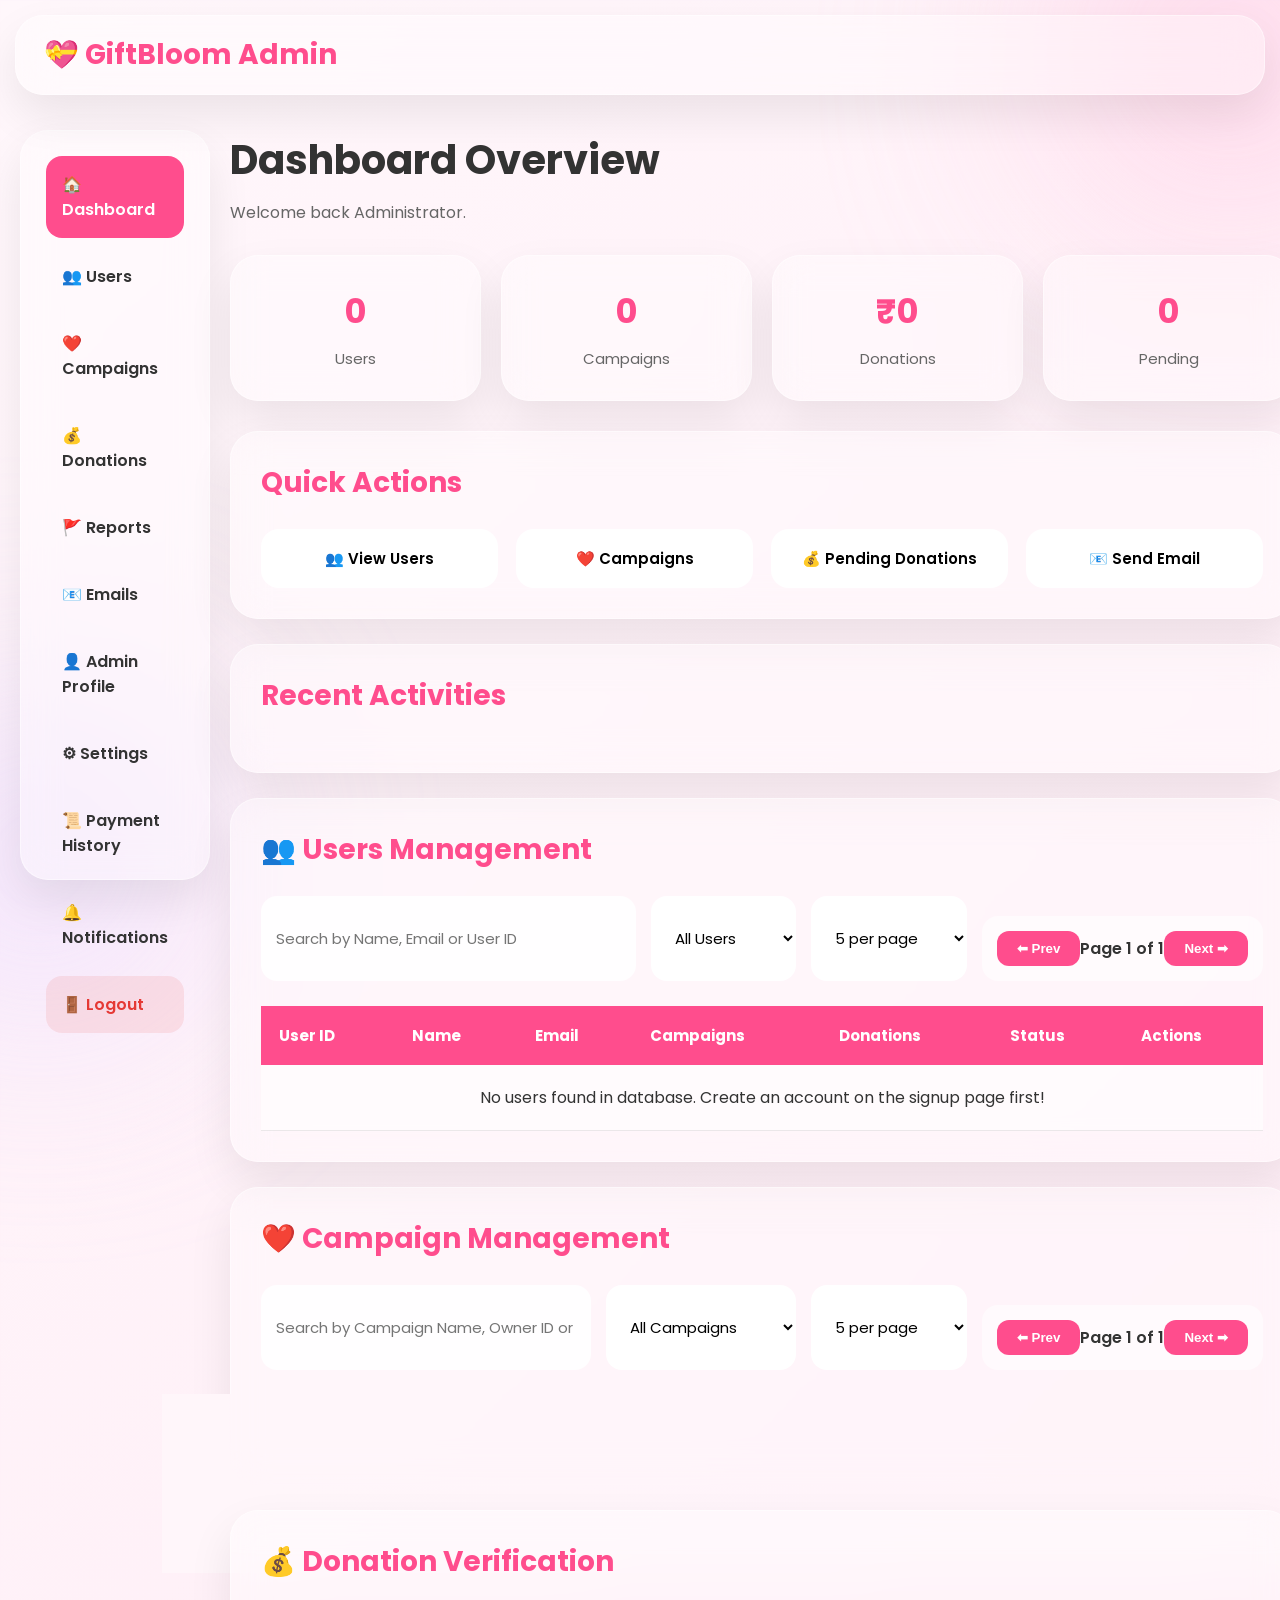
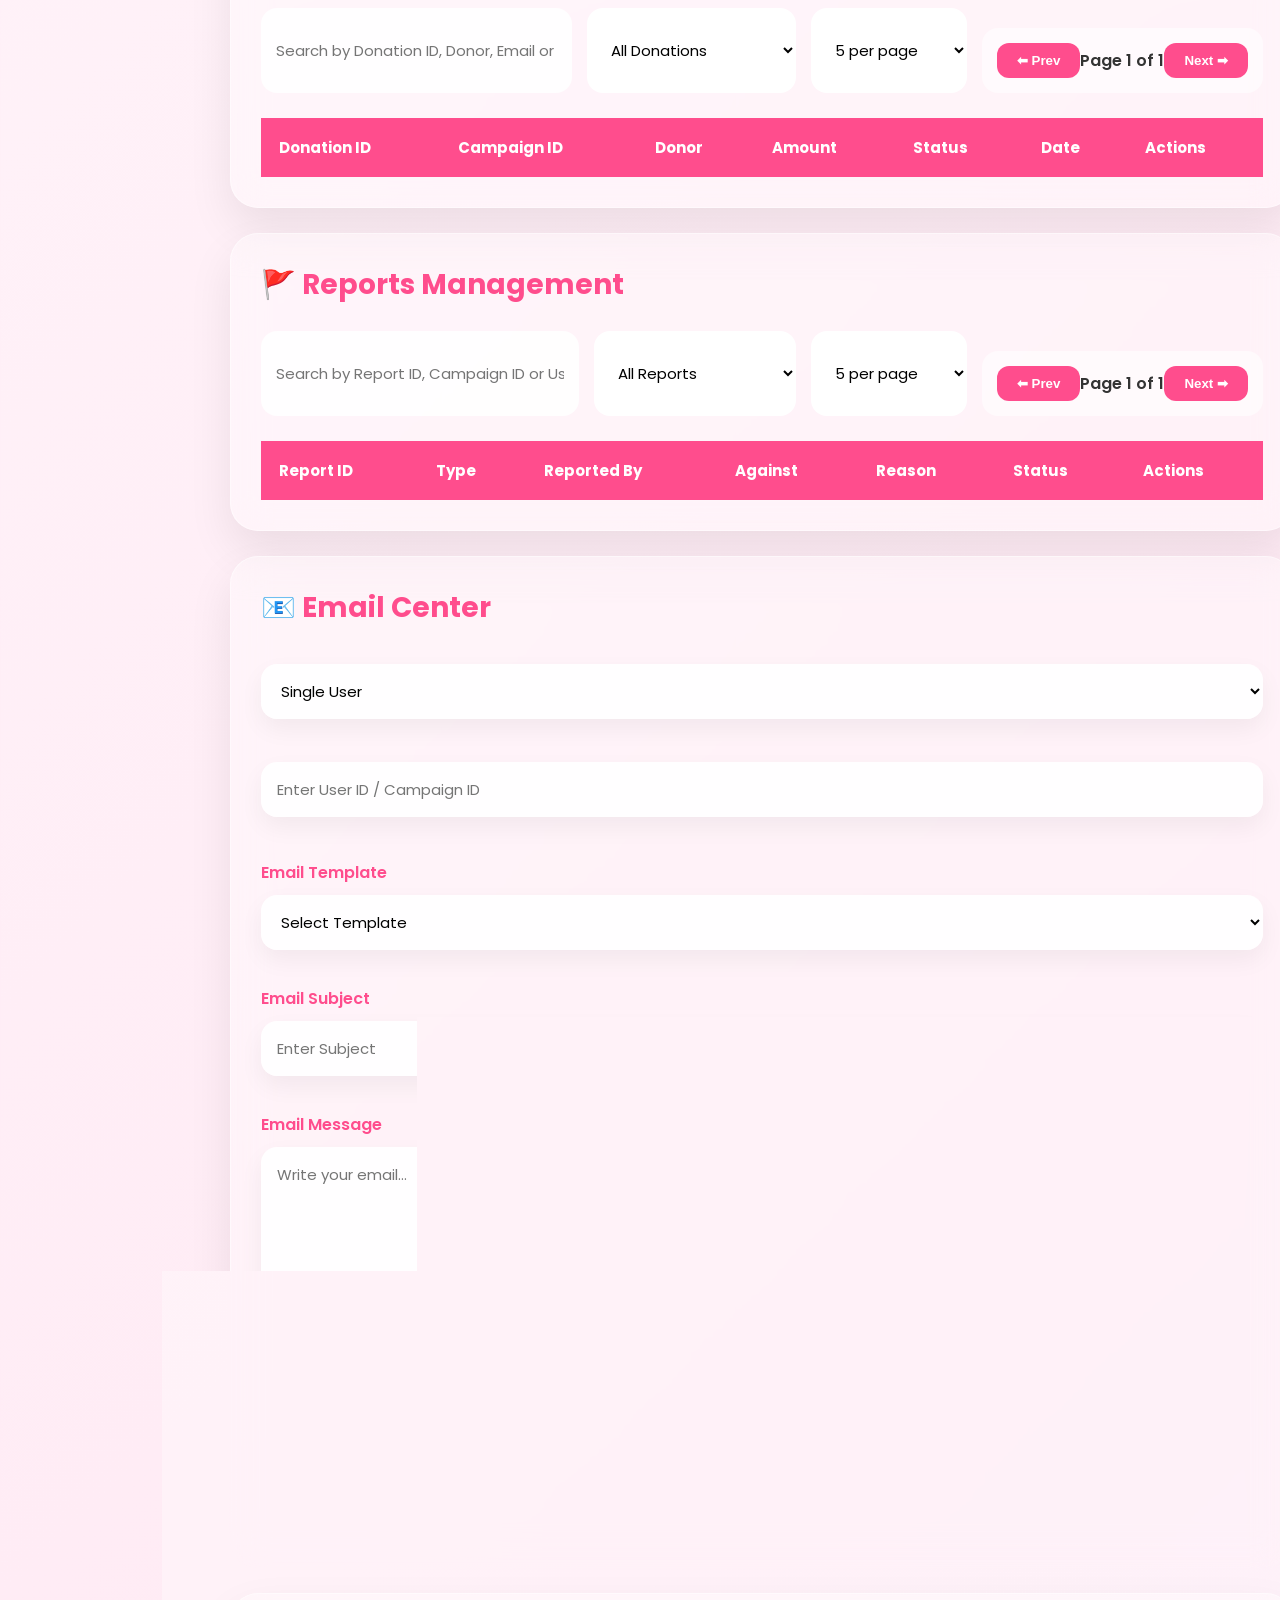
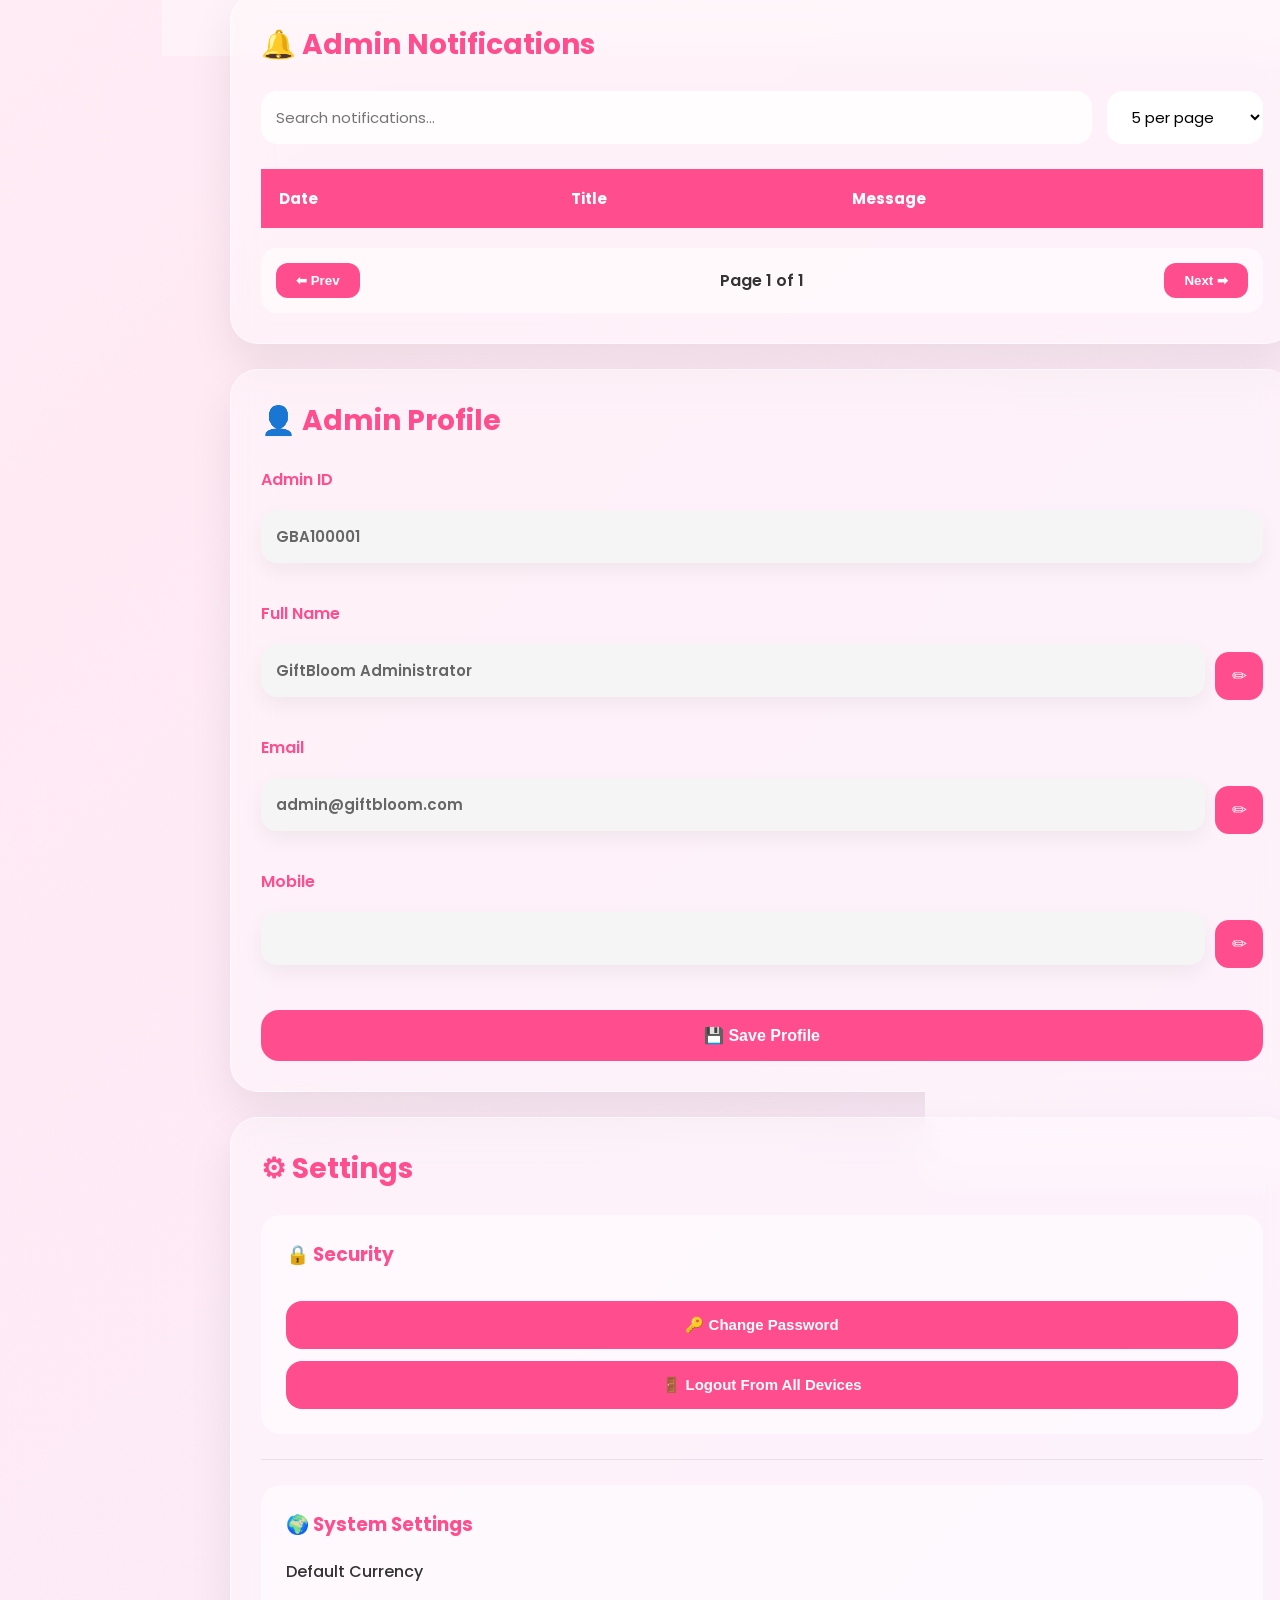
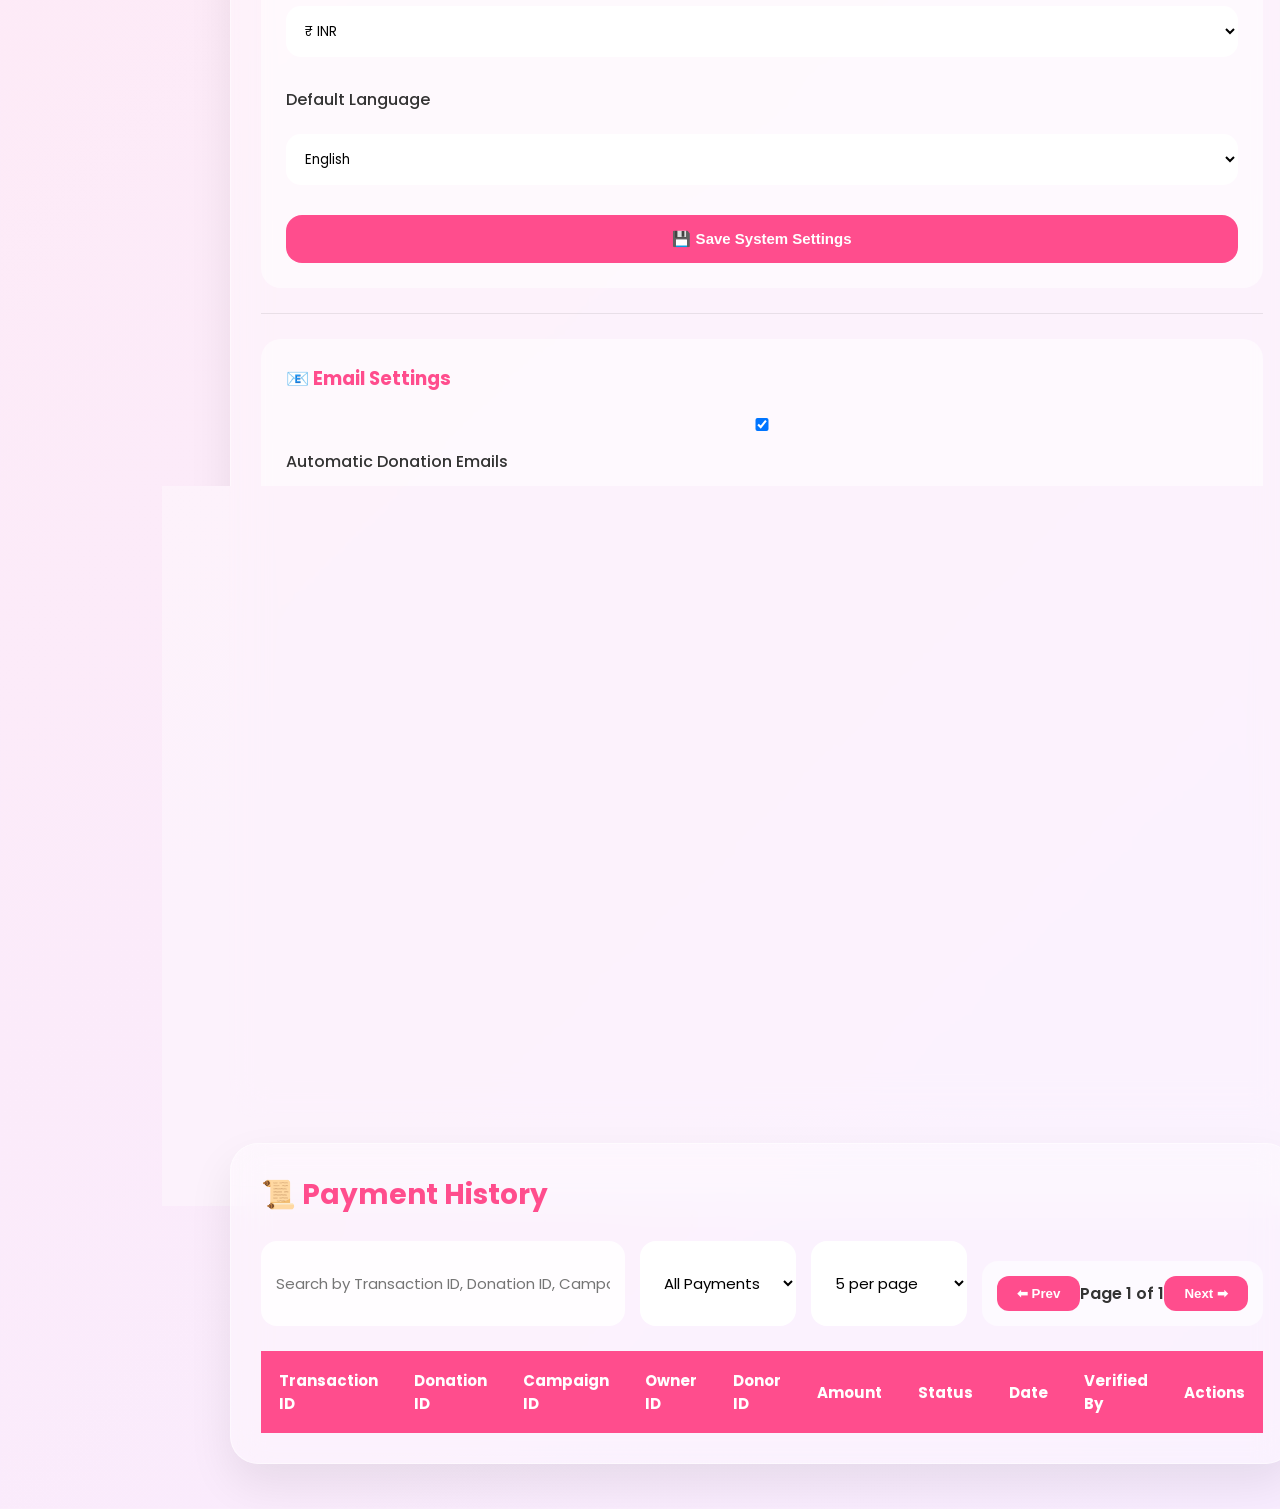
==== admin.html @ 9d9a4996 "Add files via upload" ====
<!DOCTYPE html>
<html lang="en">

<head>

<meta charset="UTF-8">
<meta name="viewport" content="width=device-width,initial-scale=1.0">

<title>GiftBloom Admin</title>

<link rel="stylesheet" href="admin.css">

<link href="https://fonts.googleapis.com/css2?family=Poppins:wght@300;400;500;600;700&display=swap" rel="stylesheet">

</head>

<body>

<div class="hearts"></div>

<header>
    <nav class="navbar glass">
        <div class="logo">💝 GiftBloom Admin</div>
        
        <!-- NEW: Hamburger Menu Button -->
        <div class="menu-btn" id="menuBtn">☰</div>
            
 </nav>
</header>


<div class="admin-layout">

<!-- Sidebar -->

<aside class="sidebar glass">
    <ul class="sidebar-menu">
        <li class="active" data-target="dashboardSection">🏠 Dashboard</li>
        <li data-target="usersSection">👥 Users</li>
        <li data-target="campaignSection">❤️ Campaigns</li>
        <li data-target="donationSection">💰 Donations</li>
        <li data-target="reportSection">🚩 Reports</li>
        <li data-target="emailSection">📧 Emails</li>
        <li data-target="adminProfileSection">👤 Admin Profile</li>
        <li data-target="settingsSection">⚙ Settings</li>
        <li data-target="paymentHistorySection">📜 Payment History</li>
        <li data-target="notificationSection">🔔 Notifications</li>
        
        <li class="logout-item" id="sidebarLogoutBtn">🚪 Logout</li>
    </ul>
</aside>

<!-- Main -->

<main class="content">
<div id="top"></div>
<h1>

Dashboard Overview

</h1>

<p>

Welcome back Administrator.

</p>

<!-- Statistics -->

<div class="stats-grid">

<div class="glass stat-card">

<h2 id="totalUsers">

0

</h2>

<p>

Users

</p>

</div>

<div class="glass stat-card">

<h2 id="totalCampaigns">

0

</h2>

<p>

Campaigns

</p>

</div>

<div class="glass stat-card">

<h2 id="totalDonations">

₹0

</h2>

<p>

Donations

</p>

</div>

<div class="glass stat-card">

<h2 id="pendingVerification">

0

</h2>

<p>

Pending

</p>

</div>

</div>

<!-- Quick Actions -->

<div class="glass section">

<h2>

Quick Actions

</h2>

<div class="action-grid">

<button id="viewUsers">

👥 View Users

</button>

<button id="viewCampaigns">

❤️ Campaigns

</button>

<button id="viewPending">

💰 Pending Donations

</button>

<button id="sendEmail">

📧 Send Email

</button>

</div>

</div>

<!-- Recent Activity -->

<div class="glass section">

<h2>

Recent Activities

</h2>

<div id="activityList">

<div class="activity">

New campaign created

</div>

<div class="activity">

Donation received

</div>

<div class="activity">

New user registered

</div>

<div class="activity">

Campaign reported

</div>

</div>

</div>

<!-- NEXT PARTS WILL COME HERE -->

<section id="usersSection" class="glass section">

<h2>👥 Users Management</h2>

<div class="toolbar">

<input
type="text"
id="userSearch"
placeholder="Search by Name, Email or User ID">

<select id="userFilter">

<option value="all">All Users</option>

<option value="active">Active</option>

<option value="suspended">Suspended</option>

<option value="verified">Verified</option>

<option value="unverified">Unverified</option>

</select>
<!-- 1. Add this select dropdown INSIDE your existing <div class="toolbar"> -->
<select id="userLimit">
    <option value="5">5 per page</option>
    <option value="10">10 per page</option>
    <option value="20">20 per page</option>
    <option value="50">50 per page</option>
    <option value="100">100 per page</option>
</select>

<!-- 2. Add this pagination block right AFTER your <div class="table-wrapper"> closes -->
<div class="pagination">
    <button onclick="changePage('users', -1)">⬅ Prev</button>
    <span id="userPageInfo">Page 1 of 1</span>
    <button onclick="changePage('users', 1)">Next ➡</button>
</div>

</div>

<div class="table-wrapper">

<table class="admin-table">

<thead>

<tr>

<th>User ID</th>

<th>Name</th>

<th>Email</th>

<th>Campaigns</th>

<th>Donations</th>

<th>Status</th>

<th>Actions</th>

</tr>

</thead>

<tbody id="userTable">

<tr>

<td>GBU100001</td>

<td>Rahul Sharma</td>

<td>rahul@gmail.com</td>

<td>3</td>

<td>12</td>

<td>

<span class="status active">

Active

</span>

</td>

<td>

<div class="table-actions">

<button class="viewUser">

👁 View

</button>

<button class="emailUser">

📧 Email

</button>

<button class="suspendUser">

🚫 Suspend

</button>

<button class="deleteUser">

🗑 Delete

</button>

</div>

</td>

</tr>

</tbody>

</table>

</div>

</section>

<section id="campaignSection" class="glass section">

<h2>❤️ Campaign Management</h2>

<div class="toolbar">

<input
type="text"
id="campaignSearch"
placeholder="Search by Campaign Name, Owner ID or Campaign ID">

<select id="campaignFilter">

<option value="all">All Campaigns</option>

<option value="active">Active</option>

<option value="completed">Completed</option>

<option value="pending">Pending Approval</option>

<option value="reported">Reported</option>

<option value="hidden">Hidden</option>

</select>
<!-- 1. Add this select dropdown INSIDE your existing <div class="toolbar"> -->
<select id="userLimit">
    <option value="5">5 per page</option>
    <option value="10">10 per page</option>
    <option value="20">20 per page</option>
    <option value="50">50 per page</option>
    <option value="100">100 per page</option>
</select>

<!-- 2. Add this pagination block right AFTER your <div class="table-wrapper"> closes -->
<div class="pagination">
    <button onclick="changePage('users', -1)">⬅ Prev</button>
    <span id="userPageInfo">Page 1 of 1</span>
    <button onclick="changePage('users', 1)">Next ➡</button>
</div>

</div>

<div class="table-wrapper">

<table class="admin-table">

<thead>

<tr>

<th>Campaign ID</th>

<th>Gift</th>

<th>Owner ID</th>

<th>Raised</th>

<th>Goal</th>

<th>Status</th>

<th>Actions</th>

</tr>

</thead>

<tbody id="campaignTable">

<tr>

<td>GBC100001</td>

<td>Teddy Bear</td>

<td>GBU100001</td>

<td>₹1400</td>

<td>₹2000</td>

<td>

<span class="status active">

Active

</span>

</td>

<td>

<div class="table-actions">

<button class="viewCampaign">

👁 View

</button>

<button class="editCampaign">

✏ Edit

</button>

<button class="hideCampaign">

🙈 Hide

</button>

<button class="deleteCampaign">

🗑 Delete

</button>

</div>

</td>

</tr>

</tbody>

</table>

</div>

</section>

<section id="donationSection" class="glass section">

<h2>💰 Donation Verification</h2>

<div class="toolbar">

<input
type="text"
id="donationSearch"
placeholder="Search by Donation ID, Donor, Email or Campaign">

<select id="donationFilter">

<option value="all">All Donations</option>

<option value="pending">Pending Verification</option>

<option value="verified">Verified</option>

<option value="rejected">Rejected</option>

</select>
<!-- 1. Add this select dropdown INSIDE your existing <div class="toolbar"> -->
<select id="userLimit">
    <option value="5">5 per page</option>
    <option value="10">10 per page</option>
    <option value="20">20 per page</option>
    <option value="50">50 per page</option>
    <option value="100">100 per page</option>
</select>

<!-- 2. Add this pagination block right AFTER your <div class="table-wrapper"> closes -->
<div class="pagination">
    <button onclick="changePage('users', -1)">⬅ Prev</button>
    <span id="userPageInfo">Page 1 of 1</span>
    <button onclick="changePage('users', 1)">Next ➡</button>
</div>

</div>

<div class="table-wrapper">

<table class="admin-table">

<thead>

<tr>

<th>Donation ID</th>

<th>Campaign ID</th>

<th>Donor</th>

<th>Amount</th>

<th>Status</th>

<th>Date</th>

<th>Actions</th>

</tr>

</thead>

<tbody id="donationTable">

<tr>

<td>GBD100001</td>

<td>GBC100001</td>

<td>Rahul Sharma</td>

<td>₹500</td>

<td>

<span class="status pending">

Pending

</span>

</td>

<td>21 Jun 2026</td>

<td>

<div class="table-actions">

<button class="viewDonation">

👁 View

</button>

<button class="verifyDonation">

✅ Verify

</button>

<button class="rejectDonation">

❌ Reject

</button>

</div>

</td>

</tr>

</tbody>

</table>

</div>

</section>

<section id="reportSection" class="glass section">

<h2>🚩 Reports Management</h2>

<div class="toolbar">

<input
type="text"
id="reportSearch"
placeholder="Search by Report ID, Campaign ID or User ID">

<select id="reportFilter">

<option value="all">All Reports</option>

<option value="pending">Pending</option>

<option value="resolved">Resolved</option>

<option value="campaign">Campaign Reports</option>

<option value="user">User Reports</option>

</select>
<!-- 1. Add this select dropdown INSIDE your existing <div class="toolbar"> -->
<select id="userLimit">
    <option value="5">5 per page</option>
    <option value="10">10 per page</option>
    <option value="20">20 per page</option>
    <option value="50">50 per page</option>
    <option value="100">100 per page</option>
</select>

<!-- 2. Add this pagination block right AFTER your <div class="table-wrapper"> closes -->
<div class="pagination">
    <button onclick="changePage('users', -1)">⬅ Prev</button>
    <span id="userPageInfo">Page 1 of 1</span>
    <button onclick="changePage('users', 1)">Next ➡</button>
</div>

</div>

<div class="table-wrapper">

<table class="admin-table">

<thead>

<tr>

<th>Report ID</th>

<th>Type</th>

<th>Reported By</th>

<th>Against</th>

<th>Reason</th>

<th>Status</th>

<th>Actions</th>

</tr>

</thead>

<tbody id="reportTable">

<tr>

<td>GBR100001</td>

<td>Campaign</td>

<td>GBU100025</td>

<td>GBC100008</td>

<td>Fake Campaign</td>

<td>

<span class="status pending">

Pending

</span>

</td>

<td>

<div class="table-actions">

<button class="viewReport">

👁 View

</button>

<button class="resolveReport">

✅ Resolve

</button>

<button class="deleteReport">

🗑 Delete

</button>

</div>

</td>

</tr>

</tbody>

</table>

</div>

</section>

<section id="emailSection" class="glass section">

<h2>📧 Email Center</h2>

<div class="toolbar">

<select id="emailReceiver">

<option value="single">Single User</option>

<option value="campaign">Campaign Owner</option>

<option value="donor">Donor</option>

<option value="all">All Users</option>

</select>

<input
type="text"
id="receiverId"
placeholder="Enter User ID / Campaign ID">

</div>
<label>Email Template</label>

<select id="emailTemplate">

<option value="">Select Template</option>

<option value="welcome">Welcome</option>

<option value="verification">Donation Verified</option>

<option value="rejected">Donation Rejected</option>

<option value="campaign">Campaign Update</option>

</select>
<label>Email Subject</label>

<input
type="text"
id="emailSubject"
placeholder="Enter Subject">

<label>Email Message</label>

<textarea
id="emailBody"
rows="8"
placeholder="Write your email..."></textarea>

<div class="action-grid">

<button id="previewEmail">
👁 Preview
</button>

<button id="sendEmailBtn">
📧 Send Email
</button>

<button id="sendAllUsers">
📢 Send To All Users
</button>

<button id="clearEmail">
🗑 Clear
</button>

</div>

<hr>

<h3>

📨 Email History

</h3>

<div class="table-wrapper">

<table class="admin-table">

<thead>

<tr>

<th>Date</th>

<th>Recipient</th>

<th>Subject</th>

<th>Status</th>

</tr>

</thead>

<tbody id="emailHistoryTable">

<tr>

<td>21 Jun 2026</td>

<td>GBU100001</td>

<td>Donation Verified</td>

<td>

<span class="status active">

Sent

</span>

</td>

</tr>

</tbody>

</table>

</div>

</section>

<!-- notification -->

<section id="notificationSection" class="glass section">
    <h2>🔔 Admin Notifications</h2>
    
    <div class="toolbar">
        <input type="text" id="notifSearch" placeholder="Search notifications...">
        <select id="notifLimit">
            <option value="5">5 per page</option>
            <option value="10">10 per page</option>
            <option value="20">20 per page</option>
            <option value="50">50 per page</option>
            <option value="100">100 per page</option>
        </select>
        
    </div>
    
    <div class="table-wrapper">
        <table class="admin-table">
            <thead>
                <tr>
                    <th>Date</th>
                    <th>Title</th>
                    <th>Message</th>
                </tr>
            </thead>
            <tbody id="notificationTable">
                <!-- Data injected here -->
            </tbody>
        </table>
    </div>

    <!-- Pagination Controls -->
    <div class="pagination">
        <button onclick="changePage('notifications', -1)">⬅ Prev</button>
        <span id="notifPageInfo">Page 1 of 1</span>
        <button onclick="changePage('notifications', 1)">Next ➡</button>
    </div>
</section>

<!-- ===========================
        ADMIN PROFILE
=========================== -->

<section id="adminProfileSection" class="glass section">

<h2>👤 Admin Profile</h2>

<label>Admin ID</label>
<input
type="text"
id="adminId"
value="GBA100001"
readonly>

<label>Full Name</label>

<div class="edit-field">

<input
type="text"
id="adminFullName"
value="GiftBloom Administrator"
readonly>

<button
type="button"
class="editBtn"
data-target="adminFullName">

✏

</button>

</div>

<label>Email</label>

<div class="edit-field">

<input
type="email"
id="adminEmail"
value="admin@giftbloom.com"
readonly>

<button
type="button"
class="editBtn"
data-target="adminEmail">

✏

</button>

</div>

<label>Mobile</label>

<div class="edit-field">

<input
type="tel"
id="adminPhone"
maxlength="10"
inputmode="numeric"
pattern="[0-9]{10}"
readonly>

<button
type="button"
class="editBtn"
data-target="adminPhone">

✏

</button>

</div>

<button id="saveAdminProfile">
💾 Save Profile
</button>

</section>


<!-- ===========================
        SETTINGS
=========================== -->

<section id="settingsSection" class="glass section">
    <h2>⚙ Settings</h2>

    <div class="setting-card">
        <h3>🔒 Security</h3>
        <button id="changeAdminPassword">🔑 Change Password</button>
        <button id="logoutAll">🚪 Logout From All Devices</button>
    </div>
    <hr>

    <div class="setting-card">
        <h3>🌍 System Settings</h3>
        <label>Default Currency</label>
        <select id="defaultCurrency">
            <option>₹ INR</option>
            <option>$ USD</option>
            <option>€ EUR</option>
        </select>
        <label>Default Language</label>
        <select id="defaultLanguage">
            <option>English</option>
            <option>Hindi</option>
        </select>
        <button id="saveSystemSettings">💾 Save System Settings</button>
    </div>
    <hr>

    <div class="setting-card">
        <h3>📧 Email Settings</h3>
        <label><input type="checkbox" checked> Automatic Donation Emails</label>
        <label><input type="checkbox" checked> Campaign Emails</label>
        <label><input type="checkbox" checked> Report Emails</label>
        <label><input type="checkbox" checked> Verification Emails</label>
        <button id="saveEmailSettings">💾 Save Email Settings</button>
    </div>
    <hr>

    <div class="setting-card danger">
        <h3>⚠ Danger Zone</h3>
        <button id="maintenanceModeBtn">🛠 Enable Maintenance Mode</button>
        <button id="deleteAllNotifications">🗑 Clear Notifications</button>
    </div>
</section>


<section id="paymentHistorySection" class="glass section">

<h2>📜 Payment History</h2>

<div class="toolbar">

<input
type="text"
id="paymentHistorySearch"
placeholder="Search by Transaction ID, Donation ID, Campaign ID, User ID">

<select id="paymentHistoryFilter">

<option value="all">All Payments</option>
<option value="verified">Verified</option>
<option value="pending">Pending</option>
<option value="rejected">Rejected</option>

</select>
<!-- 1. Add this select dropdown INSIDE your existing <div class="toolbar"> -->
<select id="userLimit">
    <option value="5">5 per page</option>
    <option value="10">10 per page</option>
    <option value="20">20 per page</option>
    <option value="50">50 per page</option>
    <option value="100">100 per page</option>
</select>

<!-- 2. Add this pagination block right AFTER your <div class="table-wrapper"> closes -->
<div class="pagination">
    <button onclick="changePage('users', -1)">⬅ Prev</button>
    <span id="userPageInfo">Page 1 of 1</span>
    <button onclick="changePage('users', 1)">Next ➡</button>
</div>

</div>

<div class="table-wrapper">

<table class="admin-table">

<thead>

<tr>

<th>Transaction ID</th>
<th>Donation ID</th>
<th>Campaign ID</th>
<th>Owner ID</th>
<th>Donor ID</th>
<th>Amount</th>
<th>Status</th>
<th>Date</th>
<th>Verified By</th>
<th>Actions</th>

</tr>

</thead>

<tbody id="paymentHistoryTable">

</tbody>

</table>

</div>

</section>

</main>

</div>
<div id="userPopup" class="popup hidden">

<div class="popup-card glass">

<button class="closePopup">

✖

</button>

<h2>User Details</h2>

<p><b>User ID:</b> <span id="popupUserId"></span></p>

<p><b>Name:</b> <span id="popupName"></span></p>

<p><b>Email:</b> <span id="popupEmail"></span></p>

<p><b>Phone:</b> <span id="popupPhone"></span></p>

<p><b>DOB:</b> <span id="popupDob"></span></p>

<p><b>Joined:</b> <span id="popupJoin"></span></p>

<p><b>Campaigns:</b> <span id="popupCampaigns"></span></p>

<p><b>Total Donations:</b> <span id="popupDonations"></span></p>

<p><b>Status:</b> <span id="popupStatus"></span></p>

<div class="popup-buttons">

<button id="popupEmailBtn">

📧 Email

</button>

<button id="popupSuspendBtn">

🚫 Suspend

</button>

<button id="popupDeleteBtn">

🗑 Delete

</button>

</div>

</div>

</div>
<div id="campaignPopup" class="popup hidden">

<div class="popup-card glass">

<button class="closeCampaignPopup">

✖

</button>

<h2>Campaign Details</h2>

<p><b>Campaign ID:</b> <span id="campaignPopupId"></span></p>

<p><b>Owner ID:</b> <span id="campaignPopupOwner"></span></p>

<p><b>Gift:</b> <span id="campaignPopupGift"></span></p>

<p><b>Receiver:</b> <span id="campaignPopupReceiver"></span></p>

<p><b>Raised:</b> <span id="campaignPopupRaised"></span></p>

<p><b>Goal:</b> <span id="campaignPopupGoal"></span></p>

<p><b>Created:</b> <span id="campaignPopupDate"></span></p>

<p><b>Status:</b> <span id="campaignPopupStatus"></span></p>

<div class="popup-buttons">

<button id="approveCampaign">

✅ Approve

</button>

<button id="hideCampaignBtn">

🙈 Hide

</button>

<button id="deleteCampaignBtn">

🗑 Delete

</button>

</div>

</div>

</div>

<div id="donationPopup" class="popup hidden">

<div class="popup-card glass">

<button class="closeDonationPopup">

✖

</button>

<h2>

Donation Details

</h2>

<p><b>Donation ID:</b> <span id="popupDonationId"></span></p>

<p><b>Transaction ID:</b> <span id="popupTransactionId">Pending</span></p>

<p><b>Campaign ID:</b> <span id="popupCampaignId"></span></p>

<p><b>Campaign Owner ID:</b> <span id="popupOwnerId"></span></p>

<p><b>Donor User ID:</b> <span id="popupDonorId"></span></p>

<p><b>Donor Name:</b> <span id="popupDonorName"></span></p>

<p><b>Email:</b> <span id="popupDonorEmail"></span></p>

<p><b>Amount:</b> ₹<span id="popupAmount"></span></p>

<p><b>Message:</b></p>

<textarea
id="popupMessage"
readonly></textarea>

<p><b>Status:</b> <span id="popupStatusDonation"></span></p>

<div class="popup-buttons">

<button id="approveDonation">

✅ Verify Payment

</button>

<button id="rejectDonationBtn">

❌ Reject

</button>

<button id="mailDonor">

📧 Email Donor

</button>

</div>

</div>

</div>

<div id="reportPopup" class="popup hidden">

<div class="popup-card glass">

<button class="closeReportPopup">

✖

</button>

<h2>

Report Details

</h2>

<p><b>Report ID :</b> <span id="popupReportId"></span></p>

<p><b>Report Type :</b> <span id="popupReportType"></span></p>

<p><b>Reported By :</b> <span id="popupReporterId"></span></p>

<p><b>Against :</b> <span id="popupAgainst"></span></p>

<p><b>Date :</b> <span id="popupReportDate"></span></p>

<p><b>Status :</b> <span id="popupReportStatus"></span></p>

<label>Reason</label>

<textarea
id="popupReason"
readonly></textarea>

<label>Admin Notes</label>

<textarea
id="adminNotes"
placeholder="Write your decision..."></textarea>

<div class="popup-buttons">

<button id="warnUser">

⚠ Warn User

</button>

<button id="removeCampaign">

🗑 Remove Campaign

</button>

<button id="resolveBtn">

✅ Resolve

</button>

</div>

</div>

</div>
<div id="emailPopup" class="popup hidden">

<div class="popup-card glass">

<button class="closeEmailPopup">

✖

</button>

<h2>

📧 Email Preview

</h2>

<h3 id="previewSubject">

Subject

</h3>

<hr>

<textarea id="previewBody" readonly></textarea>

<div class="popup-buttons">

<button id="confirmSend">

📤 Send

</button>

<button class="closeEmailPopup">

Cancel

</button>

</div>

</div>

</div>
</body>
<script src="admin.js"></script>
</html>
---- admin.css ----
/*=====================================
        RESET
=====================================*/

*{
margin:0;
padding:0;
box-sizing:border-box;
}

html{
scroll-behavior:smooth;
}

body{

font-family:'Poppins',sans-serif;
background:linear-gradient(135deg,#FFF7FB,#FFEAF4,#F8ECFF);
color:#333;
overflow-x:hidden;

}

/*=====================================
      BACKGROUND
=====================================*/

.hearts{

position:fixed;
top:0;
left:0;
width:100%;
height:100%;
overflow:hidden;
pointer-events:none;
z-index:-2;

}

body::before{

content:"";
position:fixed;
top:-120px;
right:-120px;
width:340px;
height:340px;
background:#ffc9e2;
border-radius:50%;
filter:blur(120px);
opacity:.7;
z-index:-3;

}

body::after{

content:"";
position:fixed;
bottom:-120px;
left:-120px;
width:320px;
height:320px;
background:#e8d8ff;
border-radius:50%;
filter:blur(120px);
opacity:.7;
z-index:-3;

}

.heart{

position:absolute;
bottom:-50px;
color:#ff4d8d;
opacity:.25;
animation:floatHeart linear infinite;

}

@keyframes floatHeart{

0%{

transform:translateY(0) rotate(0deg);
opacity:0;

}

20%{

opacity:.25;

}

100%{

transform:translateY(-120vh) rotate(360deg);
opacity:0;

}

}

/*=====================================
      GLASS
=====================================*/

.glass{

background:rgba(255,255,255,.35);
backdrop-filter:blur(18px);
border:1px solid rgba(255,255,255,.45);
border-radius:28px;
box-shadow:0 20px 45px rgba(0,0,0,.08);

}

/*=====================================
      NAVBAR
=====================================*/

header{

position:fixed;
top:0;
left:0;
width:100%;
padding:15px;
z-index:1000;

}

.navbar{

max-width:1450px;
margin:auto;
display:flex;
justify-content:space-between;
align-items:center;
padding:18px 28px;

}

.logo{

font-size:28px;
font-weight:700;
color:#ff4d8d;

}

.admin-info{

display:flex;
align-items:center;
gap:15px;

}

.admin-info span{

font-weight:600;

}

.admin-info button{

padding:12px 22px;
border:none;
border-radius:16px;
background:#ff4d8d;
color:white;
cursor:pointer;

}

/*=====================================
      LAYOUT
=====================================*/

.admin-layout{

display:flex;
margin-top:110px;
padding:20px;
gap:20px;

}

.sidebar{

width:260px;
padding:25px;
height:calc(100vh - 150px);
position:sticky;
top:120px;

}

.sidebar ul{

list-style:none;

}

.sidebar li{

padding:16px;
margin-bottom:10px;
border-radius:16px;
cursor:pointer;
font-weight:600;
transition:.3s;

}

.sidebar li:hover,
.sidebar li.active{

background:#ff4d8d;
color:white;

}

.content{

flex:1;

}

.content h1{

font-size:40px;
margin-bottom:10px;

}

.content p{

color:#666;

}
/*=====================================
        STATS GRID
=====================================*/

.stats-grid{

display:grid;
grid-template-columns:repeat(4,1fr);
gap:20px;
margin:30px 0;

}

.stat-card{

padding:30px;
text-align:center;
transition:.35s;

}

.stat-card:hover{

transform:translateY(-6px);

}

.stat-card h2{

font-size:34px;
color:#ff4d8d;
margin-bottom:10px;

}

.stat-card p{

color:#666;
font-size:15px;

}

/*=====================================
        COMMON SECTION
=====================================*/

.section{

padding:30px;
margin-bottom:25px;

}

.section h2{

font-size:28px;
margin-bottom:25px;
color:#ff4d8d;

}

/*=====================================
        TOOLBAR
=====================================*/

.toolbar{

display:flex;
gap:15px;
margin-bottom:25px;
flex-wrap:wrap;

}

.toolbar input{

flex:1;
min-width:260px;
padding:15px;
border:none;
outline:none;
border-radius:16px;
background:rgba(255,255,255,.85);
font-size:15px;
font-family:Poppins,sans-serif;

}

.toolbar select{

padding:15px 20px;
border:none;
outline:none;
border-radius:16px;
background:white;
font-size:15px;
font-family:Poppins,sans-serif;

}

.toolbar input:focus,
.toolbar select:focus{

box-shadow:0 0 0 3px rgba(255,77,141,.18);

}

/*=====================================
        ACTION GRID
=====================================*/

.action-grid{

display:grid;
grid-template-columns:repeat(4,1fr);
gap:18px;

}

.action-grid button{

padding:18px;
border:none;
border-radius:18px;
background:white;
font-family:Poppins,sans-serif;
font-size:15px;
font-weight:600;
cursor:pointer;
transition:.3s;

}

.action-grid button:hover{

background:#ff4d8d;
color:white;
transform:translateY(-4px);

}

/*=====================================
        TABLE
=====================================*/

.table-wrapper{

width:100%;
overflow-x:auto;

}

.admin-table{

width:100%;
border-collapse:collapse;
min-width:1000px;

}

.admin-table th{

padding:18px;
background:#ff4d8d;
color:white;
text-align:left;
font-size:15px;

}

.admin-table td{

padding:16px;
border-bottom:1px solid rgba(0,0,0,.08);
background:rgba(255,255,255,.55);

}

.admin-table tr:hover td{

background:rgba(255,255,255,.85);

}

/*=====================================
        STATUS
=====================================*/

.status{

display:inline-block;
padding:8px 16px;
border-radius:30px;
font-size:13px;
font-weight:600;

}

.status.active{

background:#d8ffe3;
color:#0b8a38;

}

.status.pending{

background:#fff4d8;
color:#c78600;

}

.status.rejected{

background:#ffe3e3;
color:#d60000;

}

.status.hidden{

background:#ececec;
color:#666;

}

/*=====================================
        TABLE BUTTONS
=====================================*/

.table-actions{

display:flex;
gap:8px;
flex-wrap:wrap;

}

.table-actions button{

padding:10px 14px;
border:none;
border-radius:12px;
background:white;
cursor:pointer;
font-size:13px;
font-weight:600;
transition:.3s;

}

.table-actions button:hover{

background:#ff4d8d;
color:white;

}

/*=====================================
        ACTIVITY
=====================================*/

.activity{

padding:16px;
margin-bottom:12px;
border-radius:14px;
background:rgba(255,255,255,.55);
transition:.3s;

}

.activity:hover{

transform:translateX(6px);

}
/*=====================================
        POPUPS
=====================================*/

.popup{

position:fixed;
top:0;
left:0;
width:100%;
height:100%;
background:rgba(0,0,0,.45);
display:flex;
justify-content:center;
align-items:center;
padding:20px;
z-index:9999;

}

.popup.hidden{

display:none;

}

.popup-card{

width:100%;
max-width:650px;
max-height:90vh;
overflow-y:auto;
padding:35px;
position:relative;

}

.popup-card h2{

color:#ff4d8d;
margin-bottom:25px;
font-size:30px;

}

.popup-card p{

margin:15px 0;
line-height:1.7;

}

.popup-card label{

display:block;
margin:20px 0 8px;
font-weight:600;

}

.popup-card textarea,
.popup-card input,
.popup-card select{

width:100%;
padding:15px;
border:none;
outline:none;
border-radius:16px;
background:rgba(255,255,255,.9);
font-family:Poppins,sans-serif;
font-size:15px;

}

.popup-card textarea{

resize:vertical;
min-height:120px;

}

.closePopup,
.closeCampaignPopup,
.closeDonationPopup,
.closeReportPopup,
.closeEmailPopup{

position:absolute;
top:18px;
right:18px;
width:42px;
height:42px;
border:none;
border-radius:50%;
background:#ff4d8d;
color:white;
cursor:pointer;
font-size:18px;

}

.popup-buttons{

display:flex;
gap:15px;
margin-top:30px;
flex-wrap:wrap;

}

.popup-buttons button{

flex:1;
padding:15px;
border:none;
border-radius:16px;
background:#ff4d8d;
color:white;
font-weight:600;
cursor:pointer;
transition:.3s;

}

.popup-buttons button:hover{

transform:translateY(-4px);

}

/*=====================================
        SETTINGS
=====================================*/

.setting-card{

background:rgba(255,255,255,.55);
padding:25px;
border-radius:20px;
margin-bottom:25px;

}

.setting-card h3{

margin-bottom:20px;
color:#ff4d8d;

}

.setting-card label{

display:block;
margin:15px 0 8px;
font-weight:600;

}

.setting-card input,
.setting-card select{

width:100%;
padding:15px;
border:none;
outline:none;
border-radius:15px;
background:white;
margin-bottom:18px;

}

.setting-card button{

width:100%;
padding:15px;
margin-top:10px;
border:none;
border-radius:15px;
background:#ff4d8d;
color:white;
font-weight:600;
cursor:pointer;
transition:.3s;

}

.setting-card button:hover{

transform:translateY(-4px);

}

.danger{

border:2px solid rgba(255,77,141,.2);

}

.danger h3{

color:#ff4444;

}

/*=====================================
        SCROLLBAR
=====================================*/

::-webkit-scrollbar{

width:8px;

}

::-webkit-scrollbar-thumb{

background:#ff8ab8;
border-radius:20px;

}

::-webkit-scrollbar-track{

background:#f3f3f3;

}

/*=====================================
        RESPONSIVE
=====================================*/

@media(max-width:1100px){

.stats-grid{

grid-template-columns:repeat(2,1fr);

}

.action-grid{

grid-template-columns:repeat(2,1fr);

}

.sidebar{

width:220px;

}

}

@media(max-width:850px){

.admin-layout{

flex-direction:column;

}

.sidebar{

position:relative;
top:0;
width:100%;
height:auto;

}

.sidebar ul{

display:grid;
grid-template-columns:repeat(2,1fr);
gap:10px;

}

.content h1{

font-size:32px;

}

.toolbar{

flex-direction:column;

}

.toolbar input,
.toolbar select{

width:100%;

}

.popup-card{

padding:25px;

}

.popup-buttons{

flex-direction:column;

}

}

@media(max-width:600px){

.stats-grid{

grid-template-columns:1fr;

}

.action-grid{

grid-template-columns:1fr;

}

.sidebar ul{

grid-template-columns:1fr;

}

.logo{

font-size:22px;

}

.content h1{

font-size:28px;

}

.admin-info{

flex-direction:column;
gap:10px;

}

.popup-card h2{

font-size:25px;

}

.section{

padding:20px;

}

.setting-card{

padding:18px;

}

}


#emailSection input,
#emailSection textarea,
#emailSection select{

width:100%;
padding:16px;
margin:10px 0 18px;
border:none;
outline:none;
border-radius:16px;
background:rgba(255,255,255,.9);
font-family:Poppins,sans-serif;
font-size:15px;
box-shadow:0 10px 25px rgba(0,0,0,.05);

}

#emailSection textarea{

min-height:180px;
resize:vertical;

}

#emailSection label{

display:block;
margin-top:18px;
font-weight:600;
color:#ff4d8d;

}


/*=====================================
      ADMIN PROFILE
=====================================*/

#adminProfileSection input{

width:100%;
padding:15px;
margin:10px 0 20px;
border:none;
outline:none;
border-radius:16px;
background:rgba(255,255,255,.9);
font-size:15px;
font-family:Poppins,sans-serif;
box-shadow:0 8px 20px rgba(0,0,0,.05);

}

#adminProfileSection input:focus{

box-shadow:0 0 0 3px rgba(255,77,141,.18);

}

#adminProfileSection input[readonly]{

background:#f5f5f5;
color:#666;
cursor:pointer;
font-weight:600;

}

#adminProfileSection label{

display:block;
margin-top:18px;
margin-bottom:8px;
font-weight:600;
color:#ff4d8d;

}

#saveAdminProfile{

width:100%;
margin-top:25px;
padding:16px;
border:none;
border-radius:18px;
background:#ff4d8d;
color:#fff;
font-size:16px;
font-weight:600;
cursor:pointer;
transition:.3s;

}

#saveAdminProfile:hover{

transform:translateY(-3px);
box-shadow:0 12px 25px rgba(255,77,141,.25);

}


/*=====================================
      SETTINGS SECTION
=====================================*/

#settingsSection .setting-card{

background:rgba(255,255,255,.55);
padding:25px;
border-radius:20px;
margin-bottom:25px;

}

#settingsSection h2{

margin-bottom:25px;
color:#ff4d8d;

}

#settingsSection hr{

margin:25px 0;
border:none;
border-top:1px solid rgba(0,0,0,.08);

}

#settingsSection label{

display:block;
margin:12px 0;
font-weight:500;

}

#settingsSection select{

width:100%;
padding:15px;
margin:10px 0 18px;
border:none;
outline:none;
border-radius:15px;
background:#fff;
font-family:Poppins,sans-serif;

}

#settingsSection button{

width:100%;
padding:15px;
margin-top:12px;
border:none;
border-radius:16px;
background:#ff4d8d;
color:#fff;
font-size:15px;
font-weight:600;
cursor:pointer;
transition:.3s;

}

#settingsSection button:hover{

transform:translateY(-3px);
box-shadow:0 12px 25px rgba(255,77,141,.25);

}

#settingsSection .danger{

border:2px solid rgba(255,77,141,.2);

}

#settingsSection .danger h3{

color:#e53935;

}

.edit-field{

display:flex;
align-items:center;
gap:10px;

}

.edit-field input{

flex:1;

}

.editBtn{

width:48px;
height:48px;
border:none;
border-radius:14px;
background:#ff4d8d;
color:#fff;
font-size:18px;
cursor:pointer;
transition:.3s;

}

.editBtn:hover{

transform:scale(1.05);

}

/*=====================================
        PAGINATION
=====================================*/
.pagination {
    display: flex;
    justify-content: space-between;
    align-items: center;
    margin-top: 20px;
    padding: 15px;
    background: rgba(255, 255, 255, 0.55);
    border-radius: 16px;
}

.pagination button {
    padding: 10px 20px;
    border: none;
    border-radius: 12px;
    background: #ff4d8d;
    color: white;
    font-weight: 600;
    cursor: pointer;
    transition: 0.3s;
}

.pagination button:hover {
    transform: translateY(-2px);
    box-shadow: 0 5px 15px rgba(255,77,141,0.3);
}

.pagination span {
    font-weight: 600;
    color: #333;
}

/*=====================================
        MOBILE SIDEBAR MENU
=====================================*/
.menu-btn {
    display: none;
    font-size: 32px;
    cursor: pointer;
    color: #ff4d8d;
}

@media(max-width: 850px) {
    /* =====================================
       1. FIX NAVBAR SQUISHING 
       ===================================== */
    .navbar {
        padding: 12px 16px;
        gap: 10px;
    }
    
    .menu-btn {
        display: block;
        order: -1; /* Forces the hamburger to the far left */
        font-size: 28px;
        margin-right: auto;
    }

    .logo {
        font-size: 20px; /* Scales down logo for mobile */
        white-space: nowrap;
        text-align: center;
        margin: 0 auto;
    }

    .admin-info {
        margin-left: auto;
    }

    .admin-info span {
        display: none; /* Hides "Administrator" text */
    }
    
    .admin-info button {
        padding: 8px 14px;
        font-size: 13px;
        border-radius: 12px;
    }

    /* =====================================
       2. FIX SIDEBAR MENU STYLING
       ===================================== */
    .sidebar {
        position: fixed !important;
        top: 75px !important; /* Sits perfectly below the navbar */
        left: -100% !important;
        width: 260px !important;
        height: calc(100vh - 75px) !important;
        background: rgba(255, 255, 255, 0.95) !important;
        backdrop-filter: blur(18px);
        z-index: 1001;
        transition: left 0.4s ease !important;
        box-shadow: 15px 0 30px rgba(0,0,0,0.1);
        border-radius: 0 24px 24px 0; /* Rounds the right-side corners */
        padding: 20px 15px !important;
        overflow-y: auto;
    }

    .sidebar.show {
        left: 0 !important; 
    }
    
    .sidebar ul {
        display: flex !important;
        flex-direction: column;
        gap: 8px; /* Adds clean spacing between menu items */
    }
    
    .sidebar li {
        padding: 14px 18px;
        margin-bottom: 0;
        border-radius: 14px;
    }
}

/*=====================================
        SIDEBAR LOGOUT FIX
=====================================*/
.sidebar {
    display: flex;
    flex-direction: column;
}

.sidebar-menu {
    display: flex;
    flex-direction: column;
    height: 100%; /* Forces the list to fill the sidebar */
}

.logout-item {
    margin-top: auto !important; /* Pushes the button to the absolute bottom */
    background: rgba(229, 57, 53, 0.1); /* Light red background */
    color: #e53935; /* Red text */
}

.logout-item:hover {
    background: #e53935 !important;
    color: white !important;
}
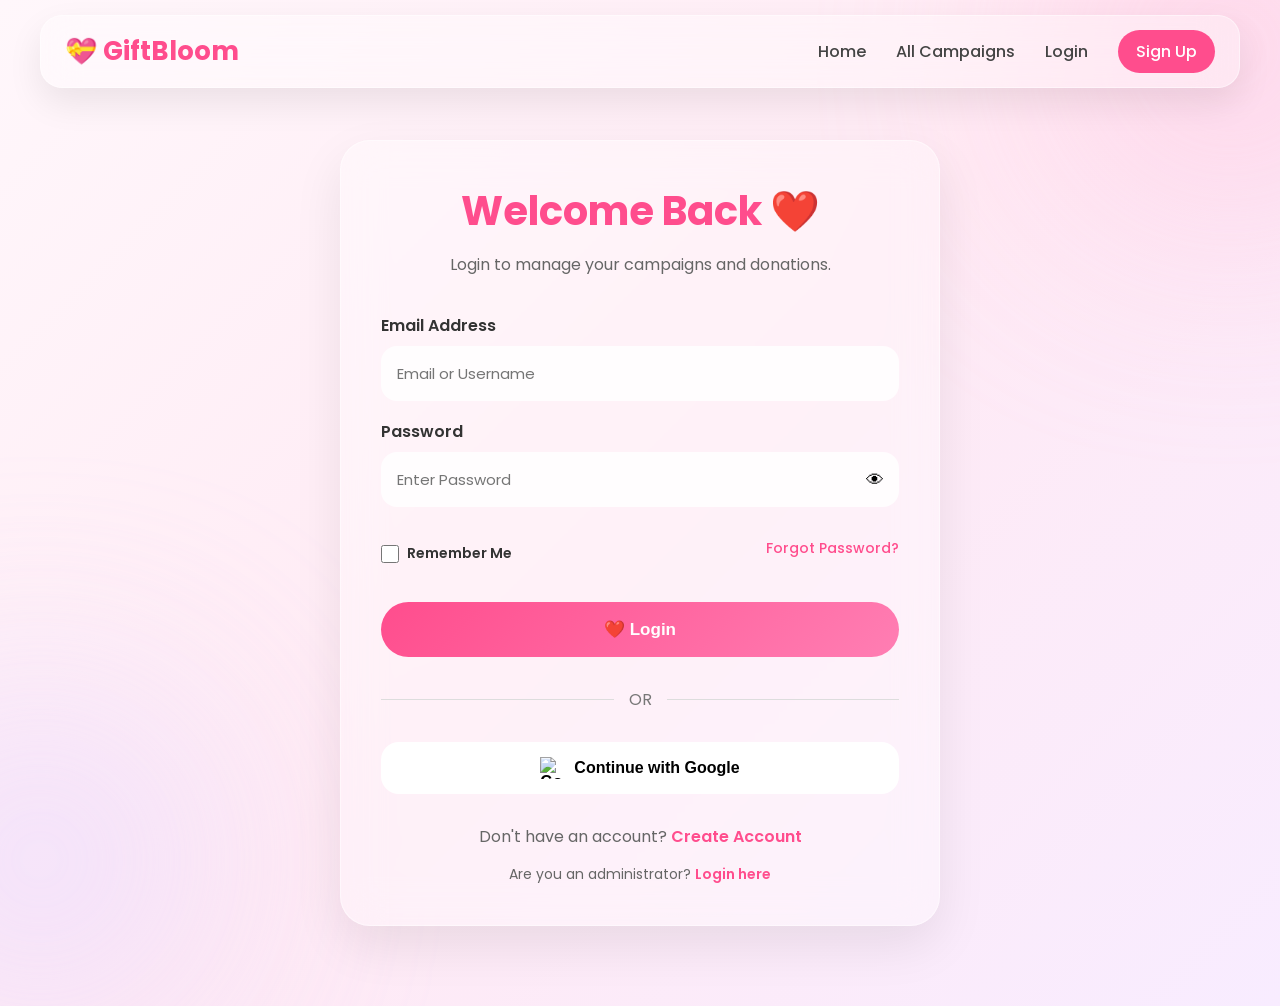
==== commit 89d40e5f: "Add files via upload" ====
--- a/admin.html
+++ b/admin.html
@@ -379,19 +379,17 @@
 
 </select>
 <!-- 1. Add this select dropdown INSIDE your existing <div class="toolbar"> -->
-<select id="userLimit">
+<select id="campaignLimit">
     <option value="5">5 per page</option>
     <option value="10">10 per page</option>
     <option value="20">20 per page</option>
     <option value="50">50 per page</option>
     <option value="100">100 per page</option>
 </select>
-
-<!-- 2. Add this pagination block right AFTER your <div class="table-wrapper"> closes -->
 <div class="pagination">
-    <button onclick="changePage('users', -1)">⬅ Prev</button>
-    <span id="userPageInfo">Page 1 of 1</span>
-    <button onclick="changePage('users', 1)">Next ➡</button>
+    <button onclick="changePage('campaigns', -1)">⬅ Prev</button>
+    <span id="campaignPageInfo">Page 1 of 1</span>
+    <button onclick="changePage('campaigns', 1)">Next ➡</button>
 </div>
 
 </div>
@@ -511,19 +509,17 @@
 
 </select>
 <!-- 1. Add this select dropdown INSIDE your existing <div class="toolbar"> -->
-<select id="userLimit">
+<select id="donationLimit">
     <option value="5">5 per page</option>
     <option value="10">10 per page</option>
     <option value="20">20 per page</option>
     <option value="50">50 per page</option>
     <option value="100">100 per page</option>
 </select>
-
-<!-- 2. Add this pagination block right AFTER your <div class="table-wrapper"> closes -->
 <div class="pagination">
-    <button onclick="changePage('users', -1)">⬅ Prev</button>
-    <span id="userPageInfo">Page 1 of 1</span>
-    <button onclick="changePage('users', 1)">Next ➡</button>
+    <button onclick="changePage('donations', -1)">⬅ Prev</button>
+    <span id="donationPageInfo">Page 1 of 1</span>
+    <button onclick="changePage('donations', 1)">Next ➡</button>
 </div>
 
 </div>
@@ -639,19 +635,17 @@
 
 </select>
 <!-- 1. Add this select dropdown INSIDE your existing <div class="toolbar"> -->
-<select id="userLimit">
+<select id="reportLimit">
     <option value="5">5 per page</option>
     <option value="10">10 per page</option>
     <option value="20">20 per page</option>
     <option value="50">50 per page</option>
     <option value="100">100 per page</option>
 </select>
-
-<!-- 2. Add this pagination block right AFTER your <div class="table-wrapper"> closes -->
 <div class="pagination">
-    <button onclick="changePage('users', -1)">⬅ Prev</button>
-    <span id="userPageInfo">Page 1 of 1</span>
-    <button onclick="changePage('users', 1)">Next ➡</button>
+    <button onclick="changePage('reports', -1)">⬅ Prev</button>
+    <span id="reportPageInfo">Page 1 of 1</span>
+    <button onclick="changePage('reports', 1)">Next ➡</button>
 </div>
 
 </div>
@@ -733,6 +727,74 @@
 </td>
 
 </tr>
+
+</tbody>
+
+</table>
+
+</div>
+
+</section>
+
+<section id="paymentHistorySection" class="glass section">
+
+<h2>📜 Payment History</h2>
+
+<div class="toolbar">
+
+<input
+type="text"
+id="paymentHistorySearch"
+placeholder="Search by Transaction ID, Donation ID, Campaign ID, User ID">
+
+<select id="paymentHistoryFilter">
+
+<option value="all">All Payments</option>
+<option value="verified">Verified</option>
+<option value="pending">Pending</option>
+<option value="rejected">Rejected</option>
+
+</select>
+<!-- 1. Add this select dropdown INSIDE your existing <div class="toolbar"> -->
+<select id="paymentLimit">
+    <option value="5">5 per page</option>
+    <option value="10">10 per page</option>
+    <option value="20">20 per page</option>
+    <option value="50">50 per page</option>
+    <option value="100">100 per page</option>
+</select>
+<div class="pagination">
+    <button onclick="changePage('payments', -1)">⬅ Prev</button>
+    <span id="paymentPageInfo">Page 1 of 1</span>
+    <button onclick="changePage('payments', 1)">Next ➡</button>
+</div>
+
+</div>
+
+<div class="table-wrapper">
+
+<table class="admin-table">
+
+<thead>
+
+<tr>
+
+<th>Transaction ID</th>
+<th>Donation ID</th>
+<th>Campaign ID</th>
+<th>Owner ID</th>
+<th>Donor ID</th>
+<th>Amount</th>
+<th>Status</th>
+<th>Date</th>
+<th>Verified By</th>
+<th>Actions</th>
+
+</tr>
+
+</thead>
+
+<tbody id="paymentHistoryTable">
 
 </tbody>
 
@@ -1048,77 +1110,6 @@
     </div>
 </section>
 
-
-<section id="paymentHistorySection" class="glass section">
-
-<h2>📜 Payment History</h2>
-
-<div class="toolbar">
-
-<input
-type="text"
-id="paymentHistorySearch"
-placeholder="Search by Transaction ID, Donation ID, Campaign ID, User ID">
-
-<select id="paymentHistoryFilter">
-
-<option value="all">All Payments</option>
-<option value="verified">Verified</option>
-<option value="pending">Pending</option>
-<option value="rejected">Rejected</option>
-
-</select>
-<!-- 1. Add this select dropdown INSIDE your existing <div class="toolbar"> -->
-<select id="userLimit">
-    <option value="5">5 per page</option>
-    <option value="10">10 per page</option>
-    <option value="20">20 per page</option>
-    <option value="50">50 per page</option>
-    <option value="100">100 per page</option>
-</select>
-
-<!-- 2. Add this pagination block right AFTER your <div class="table-wrapper"> closes -->
-<div class="pagination">
-    <button onclick="changePage('users', -1)">⬅ Prev</button>
-    <span id="userPageInfo">Page 1 of 1</span>
-    <button onclick="changePage('users', 1)">Next ➡</button>
-</div>
-
-</div>
-
-<div class="table-wrapper">
-
-<table class="admin-table">
-
-<thead>
-
-<tr>
-
-<th>Transaction ID</th>
-<th>Donation ID</th>
-<th>Campaign ID</th>
-<th>Owner ID</th>
-<th>Donor ID</th>
-<th>Amount</th>
-<th>Status</th>
-<th>Date</th>
-<th>Verified By</th>
-<th>Actions</th>
-
-</tr>
-
-</thead>
-
-<tbody id="paymentHistoryTable">
-
-</tbody>
-
-</table>
-
-</div>
-
-</section>
-
 </main>
 
 </div>
@@ -1409,4 +1400,4 @@
 </div>
 </body>
 <script src="admin.js"></script>
-</html>+</html>
--- a/admin.css
+++ b/admin.css
@@ -1253,3 +1253,50 @@
     background: #e53935 !important;
     color: white !important;
 }
+/* =====================================
+   MOBILE TABLE & ACTION BUTTON FIXES
+===================================== */
+@media(max-width: 850px) {
+    .admin-table th, 
+    .admin-table td {
+        padding: 10px 8px;
+        font-size: 13px;
+    }
+
+   /* Replace ALL existing .table-actions CSS with this */
+.table-actions {
+    display: grid;
+    grid-template-columns: repeat(2, 1fr); /* Forces exactly 2 columns */
+    gap: 8px;
+    width: 100%;
+    min-width: 150px;
+}
+
+.table-actions button {
+    width: 100%;
+    padding: 8px 6px;
+    border: none;
+    border-radius: 10px;
+    background: white;
+    cursor: pointer;
+    font-size: 12px;
+    font-weight: 600;
+    transition: 0.3s;
+}
+
+.table-actions button:hover {
+    background: #ff4d8d;
+    color: white;
+}
+}
+/* Mobile specific overrides to keep it 2x2 */
+@media(max-width: 850px) {
+    .table-actions {
+        grid-template-columns: repeat(2, 1fr); /* Ensures it stays 2x2 on mobile */
+        gap: 6px;
+    }
+    .table-actions button {
+        font-size: 11px;
+        padding: 8px 4px;
+    }
+}
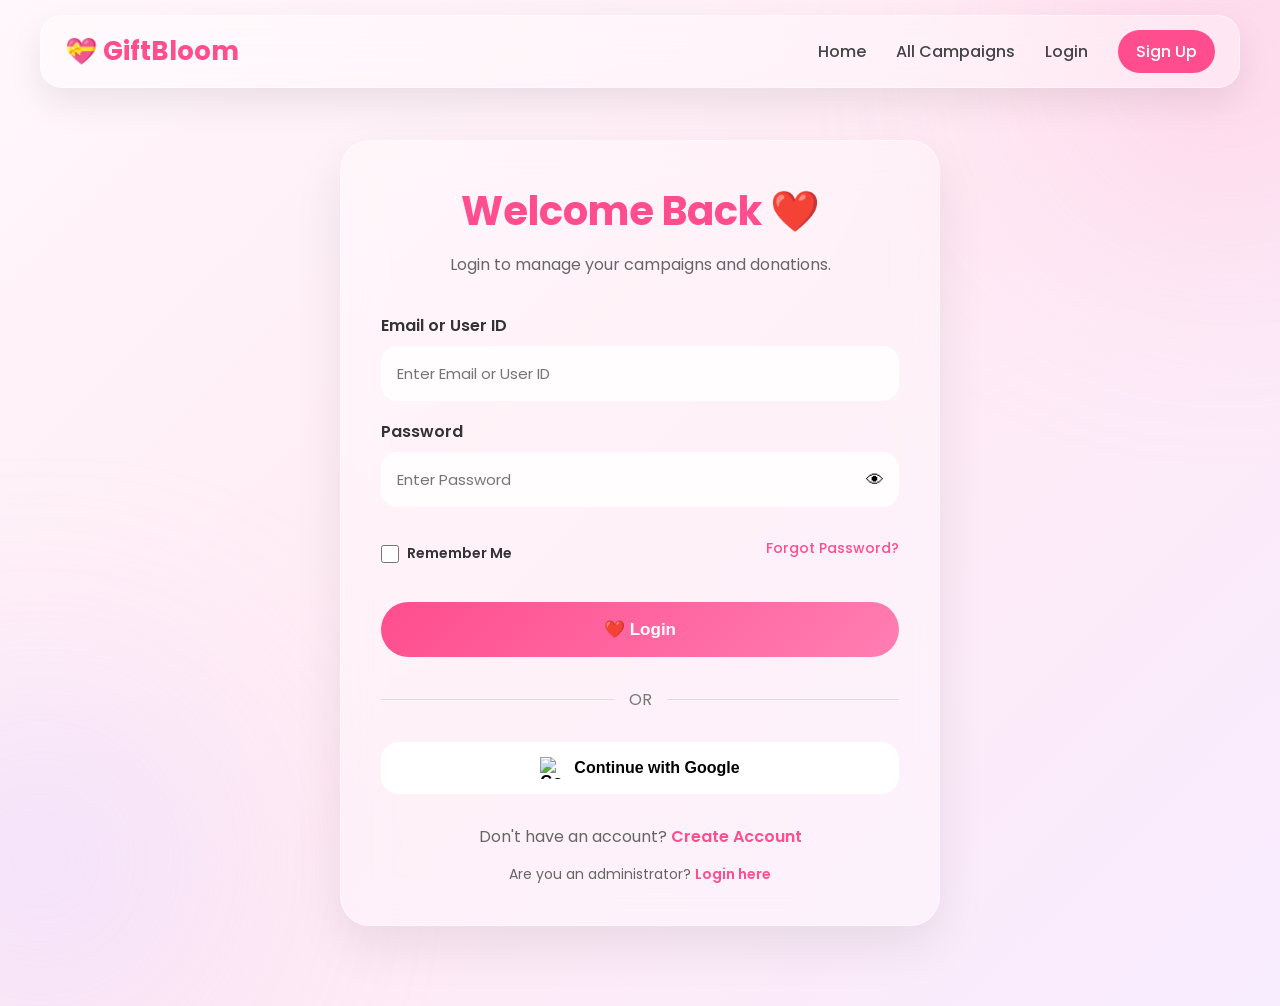
==== commit 7a8937b8: "Add files via upload" ====
--- a/admin.html
+++ b/admin.html
@@ -7,7 +7,7 @@
 <meta name="viewport" content="width=device-width,initial-scale=1.0">
 
 <title>GiftBloom Admin</title>
-
+<script src="loader.js"></script>
 <link rel="stylesheet" href="admin.css">
 
 <link href="https://fonts.googleapis.com/css2?family=Poppins:wght@300;400;500;600;700&display=swap" rel="stylesheet">
@@ -216,33 +216,25 @@
 
 </div>
 
-<!-- NEXT PARTS WILL COME HERE -->
-
 <section id="usersSection" class="glass section">
 
 <h2>👥 Users Management</h2>
 
+<div class="user-admin-tabs">
+    <button class="tab-btn active" data-tab="usersPanel">👤 Users</button>
+    <button class="tab-btn" data-tab="adminsPanel">🛡 Admins</button>
+</div>
+
+<!-- USERS TAB -->
+<div id="usersPanel" class="tab-panel active">
+
 <div class="toolbar">
-
-<input
-type="text"
-id="userSearch"
-placeholder="Search by Name, Email or User ID">
-
+<input type="text" id="userSearch" placeholder="Search by Name, Email or User ID">
 <select id="userFilter">
-
 <option value="all">All Users</option>
-
 <option value="active">Active</option>
-
 <option value="suspended">Suspended</option>
-
-<option value="verified">Verified</option>
-
-<option value="unverified">Unverified</option>
-
 </select>
-<!-- 1. Add this select dropdown INSIDE your existing <div class="toolbar"> -->
 <select id="userLimit">
     <option value="5">5 per page</option>
     <option value="10">10 per page</option>
@@ -250,8 +242,17 @@
     <option value="50">50 per page</option>
     <option value="100">100 per page</option>
 </select>
-
-<!-- 2. Add this pagination block right AFTER your <div class="table-wrapper"> closes -->
+</div>
+
+<div class="table-wrapper">
+<table class="admin-table">
+<thead>
+<tr><th>User ID</th><th>Name</th><th>Email</th><th>Campaigns</th><th>Donations</th><th>Status</th><th>Actions</th></tr>
+</thead>
+<tbody id="userTable"></tbody>
+</table>
+</div>
+
 <div class="pagination">
     <button onclick="changePage('users', -1)">⬅ Prev</button>
     <span id="userPageInfo">Page 1 of 1</span>
@@ -260,98 +261,43 @@
 
 </div>
 
+<!-- ADMINS TAB -->
+<div id="adminsPanel" class="tab-panel">
+
+<div class="toolbar">
+<input type="text" id="adminSearch" placeholder="Search by Name, Email or Admin ID">
+<select id="adminFilter">
+<option value="all">All</option>
+<option value="active">Active</option>
+<option value="suspended">Suspended</option>
+</select>
+<select id="adminLimit">
+    <option value="5">5 per page</option>
+    <option value="10">10 per page</option>
+    <option value="20">20 per page</option>
+    <option value="50">50 per page</option>
+    <option value="100">100 per page</option>
+</select>
+</div>
+
 <div class="table-wrapper">
-
 <table class="admin-table">
-
 <thead>
-
-<tr>
-
-<th>User ID</th>
-
-<th>Name</th>
-
-<th>Email</th>
-
-<th>Campaigns</th>
-
-<th>Donations</th>
-
-<th>Status</th>
-
-<th>Actions</th>
-
-</tr>
-
+<tr><th>Admin ID</th><th>Name</th><th>Email</th><th>Role</th><th>Status</th><th>Actions</th></tr>
 </thead>
-
-<tbody id="userTable">
-
-<tr>
-
-<td>GBU100001</td>
-
-<td>Rahul Sharma</td>
-
-<td>rahul@gmail.com</td>
-
-<td>3</td>
-
-<td>12</td>
-
-<td>
-
-<span class="status active">
-
-Active
-
-</span>
-
-</td>
-
-<td>
-
-<div class="table-actions">
-
-<button class="viewUser">
-
-👁 View
-
-</button>
-
-<button class="emailUser">
-
-📧 Email
-
-</button>
-
-<button class="suspendUser">
-
-🚫 Suspend
-
-</button>
-
-<button class="deleteUser">
-
-🗑 Delete
-
-</button>
-
-</div>
-
-</td>
-
-</tr>
-
-</tbody>
-
+<tbody id="adminTable"></tbody>
 </table>
+</div>
+
+<div class="pagination">
+    <button onclick="changePage('admins', -1)">⬅ Prev</button>
+    <span id="adminPageInfo">Page 1 of 1</span>
+    <button onclick="changePage('admins', 1)">Next ➡</button>
+</div>
 
 </div>
 
 </section>
-
 <section id="campaignSection" class="glass section">
 
 <h2>❤️ Campaign Management</h2>
@@ -809,19 +755,14 @@
 <h2>📧 Email Center</h2>
 
 <div class="toolbar">
-
+    
 <select id="emailReceiver">
-
 <option value="single">Single User</option>
-
 <option value="campaign">Campaign Owner</option>
-
 <option value="donor">Donor</option>
-
+<option value="admin">All Admins (PIN Change Notice)</option>
 <option value="all">All Users</option>
-
 </select>
-
 <input
 type="text"
 id="receiverId"
@@ -831,18 +772,10 @@
 <label>Email Template</label>
 
 <select id="emailTemplate">
-
 <option value="">Select Template</option>
-
-<option value="welcome">Welcome</option>
-
-<option value="verification">Donation Verified</option>
-
-<option value="rejected">Donation Rejected</option>
-
-<option value="campaign">Campaign Update</option>
-
+<option value="pinChanged">🔐 Secret PIN Changed</option>
 </select>
+
 <label>Email Subject</label>
 
 <input
@@ -1127,6 +1060,8 @@
 
 <p><b>User ID:</b> <span id="popupUserId"></span></p>
 
+<p><b>Role:</b> <span id="popupRole"></span></p>
+
 <p><b>Name:</b> <span id="popupName"></span></p>
 
 <p><b>Email:</b> <span id="popupEmail"></span></p>
@@ -1398,6 +1333,73 @@
 </div>
 
 </div>
+
+<div id="makeAdminPopup" class="popup hidden">
+
+<div class="popup-card glass">
+
+<button class="closeMakeAdminPopup">
+
+✖
+
+</button>
+
+<h2>🛡 Promote to Admin</h2>
+
+<p><b>User Email:</b> <span id="makeAdminEmail"></span></p>
+
+<label>Message Preview</label>
+
+<textarea id="makeAdminMessage" rows="8"></textarea>
+
+<div class="popup-buttons">
+
+<button id="confirmMakeAdmin">
+
+✅ Confirm & Send
+
+</button>
+
+<button class="closeMakeAdminPopup">
+
+Cancel
+
+</button>
+
+</div>
+
+</div>
+
+</div>
+<!-- ===========================
+  STRICT 1ST-LOGIN / ADMIN PASSWORD CHANGE POPUP
+=========================== -->
+<div id="forcePasswordPopup" class="popup hidden">
+    <div class="popup-card glass">
+        <button class="closeForcePasswordPopup hidden" id="closeForcePwdBtn">✖</button>
+
+        <h2 id="forcePwdTitle">🔐 Change Admin Password</h2>
+        <p id="forcePwdSubtitle" style="margin-bottom: 14px; color: #555; font-size: 14px;">
+            For security, new administrators must set a new Admin Dashboard password on their first login before continuing.
+        </p>
+
+        <label>Current Password</label>
+        <input type="password" id="currentAdminPwd" placeholder="Enter current password">
+
+        <label>New Admin Password</label>
+        <input type="password" id="newAdminPwd" placeholder="At least 6 characters">
+
+        <label>Confirm New Password</label>
+        <input type="password" id="confirmAdminPwd" placeholder="Re-enter new password">
+
+        <div class="popup-buttons" style="margin-top: 15px;">
+            <button id="submitAdminPwdChange" style="background: #ff4d8d; color: #fff;">
+                🔐 Update Password
+            </button>
+        </div>
+    </div>
+</div>
+
 </body>
 <script src="admin.js"></script>
 </html>
--- a/admin.css
+++ b/admin.css
@@ -197,7 +197,7 @@
 height:calc(100vh - 150px);
 position:sticky;
 top:120px;
-
+overflow-y: auto;
 }
 
 .sidebar ul{
@@ -351,6 +351,59 @@
 }
 
 /*=====================================
+        USER / ADMIN TABS
+=====================================*/
+
+.user-admin-tabs{
+
+display:flex;
+gap:12px;
+margin-bottom:20px;
+flex-wrap:wrap;
+
+}
+
+.user-admin-tabs .tab-btn{
+
+padding:12px 24px;
+border:none;
+border-radius:16px;
+background:rgba(255,255,255,.85);
+font-family:Poppins,sans-serif;
+font-weight:600;
+font-size:15px;
+cursor:pointer;
+transition:.3s;
+
+}
+
+.user-admin-tabs .tab-btn:hover{
+
+background:#ff8ab8;
+color:white;
+
+}
+
+.user-admin-tabs .tab-btn.active{
+
+background:#ff4d8d;
+color:white;
+
+}
+
+.tab-panel{
+
+display:none;
+
+}
+
+.tab-panel.active{
+
+display:block;
+
+}
+
+/*=====================================
         ACTION GRID
 =====================================*/
 
@@ -410,6 +463,7 @@
 color:white;
 text-align:left;
 font-size:15px;
+white-space:nowrap;
 
 }
 
@@ -418,12 +472,19 @@
 padding:16px;
 border-bottom:1px solid rgba(0,0,0,.08);
 background:rgba(255,255,255,.55);
+vertical-align:middle;
 
 }
 
 .admin-table tr:hover td{
 
 background:rgba(255,255,255,.85);
+
+}
+
+.date-cell{
+
+white-space:nowrap;
 
 }
 
@@ -470,6 +531,40 @@
 }
 
 /*=====================================
+        ROLE BADGES (Admin / Owner)
+        Kept as a small, centralized set of classes so the emoji here
+        can be swapped for a custom icon or logo later without touching
+        any table-render logic.
+=====================================*/
+
+.role-badge{
+
+display:inline-block;
+margin-left:6px;
+font-size:15px;
+
+}
+
+/*=====================================
+        PINNED OWNER ROW
+        Always the first row in both the Users tab and the Admins tab.
+=====================================*/
+
+.pinned-row td{
+
+background:rgba(255,214,110,.35) !important;
+font-weight:600;
+border-bottom:2px solid #ff4d8d;
+
+}
+
+.pinned-row:hover td{
+
+background:rgba(255,214,110,.5) !important;
+
+}
+
+/*=====================================
         TABLE BUTTONS
 =====================================*/
 
@@ -498,6 +593,17 @@
 
 background:#ff4d8d;
 color:white;
+
+}
+
+/* Disabled state — used by the "✅ Is Admin" row button so it doesn't
+   look clickable when it isn't (e.g. a promoted user's other row) */
+.table-actions button:disabled,
+.table-actions button:disabled:hover{
+
+background:#ececec;
+color:#999;
+cursor:not-allowed;
 
 }
 
@@ -606,7 +712,8 @@
 .closeCampaignPopup,
 .closeDonationPopup,
 .closeReportPopup,
-.closeEmailPopup{
+.closeEmailPopup,
+.closeMakeAdminPopup{
 
 position:absolute;
 top:18px;
@@ -622,6 +729,30 @@
 
 }
 
+/* The "Cancel" buttons in the Make Admin and Email Preview popups reuse
+   these same close-classes so a single click handler closes the popup
+   either way — but that meant Cancel also inherited the ✖ button's
+   absolute top-right circle, landing on top of the heading. This scopes
+   Cancel back to a normal button that sits in the popup-buttons row. */
+.popup-buttons .closeMakeAdminPopup,
+.popup-buttons .closeEmailPopup{
+
+position:static;
+width:auto;
+height:auto;
+background:#f0f0f0;
+color:#444;
+
+}
+
+.popup-buttons .closeMakeAdminPopup:hover,
+.popup-buttons .closeEmailPopup:hover{
+
+background:#e2e2e2;
+color:#444;
+
+}
+
 .popup-buttons{
 
 display:flex;
@@ -886,6 +1017,13 @@
 .setting-card{
 
 padding:18px;
+
+}
+
+.user-admin-tabs .tab-btn{
+
+padding:10px 16px;
+font-size:14px;
 
 }
 
